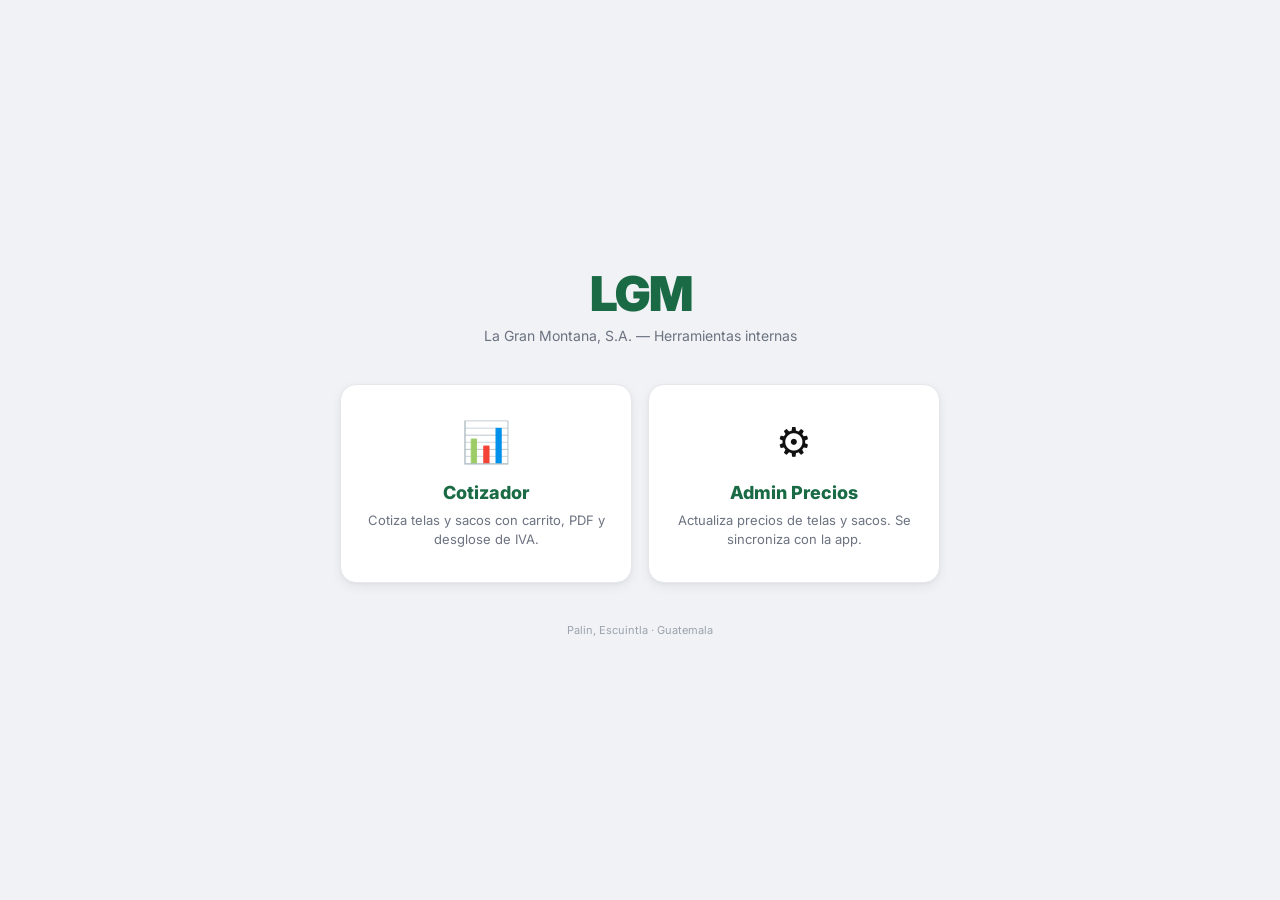
==== index.html @ 71edc5bb "Cotizador web + landing page" ====
<!DOCTYPE html>
<html lang="es">
<head>
<meta charset="UTF-8">
<meta name="viewport" content="width=device-width, initial-scale=1.0">
<title>LGM - Herramientas</title>
<link href="https://fonts.googleapis.com/css2?family=Inter:wght@400;600;800;900&display=swap" rel="stylesheet">
<style>
*{box-sizing:border-box;margin:0;padding:0}
body{font-family:'Inter',system-ui,sans-serif;background:#f0f2f5;min-height:100vh;display:flex;align-items:center;justify-content:center;padding:32px}
.wrap{max-width:600px;width:100%;text-align:center}
.logo{font-size:48px;font-weight:900;color:#1a6b45;letter-spacing:-2px;margin-bottom:4px}
.sub{color:#6b7280;font-size:14px;margin-bottom:40px}
.cards{display:grid;grid-template-columns:1fr 1fr;gap:16px}
.card{background:#fff;border-radius:16px;padding:32px 24px;box-shadow:0 1px 3px rgba(0,0,0,0.04),0 4px 12px rgba(0,0,0,0.06);border:1px solid #e5e7eb;text-decoration:none;color:#111;transition:all 0.2s}
.card:hover{transform:translateY(-4px);box-shadow:0 8px 24px rgba(0,0,0,0.1);border-color:#1a6b45}
.card-icon{font-size:40px;margin-bottom:16px}
.card-title{font-size:18px;font-weight:800;color:#1a6b45;margin-bottom:8px}
.card-desc{font-size:13px;color:#6b7280;line-height:1.5}
.footer{margin-top:40px;font-size:11px;color:#9ca3af}
</style>
</head>
<body>
<div class="wrap">
  <div class="logo">LGM</div>
  <div class="sub">La Gran Montana, S.A. &mdash; Herramientas internas</div>
  <div class="cards">
    <a href="cotizador.html" class="card">
      <div class="card-icon">&#128202;</div>
      <div class="card-title">Cotizador</div>
      <div class="card-desc">Cotiza telas y sacos con carrito, PDF y desglose de IVA.</div>
    </a>
    <a href="admin.html" class="card">
      <div class="card-icon">&#9881;</div>
      <div class="card-title">Admin Precios</div>
      <div class="card-desc">Actualiza precios de telas y sacos. Se sincroniza con la app.</div>
    </a>
  </div>
  <div class="footer">Palin, Escuintla &middot; Guatemala</div>
</div>
</body>
</html>
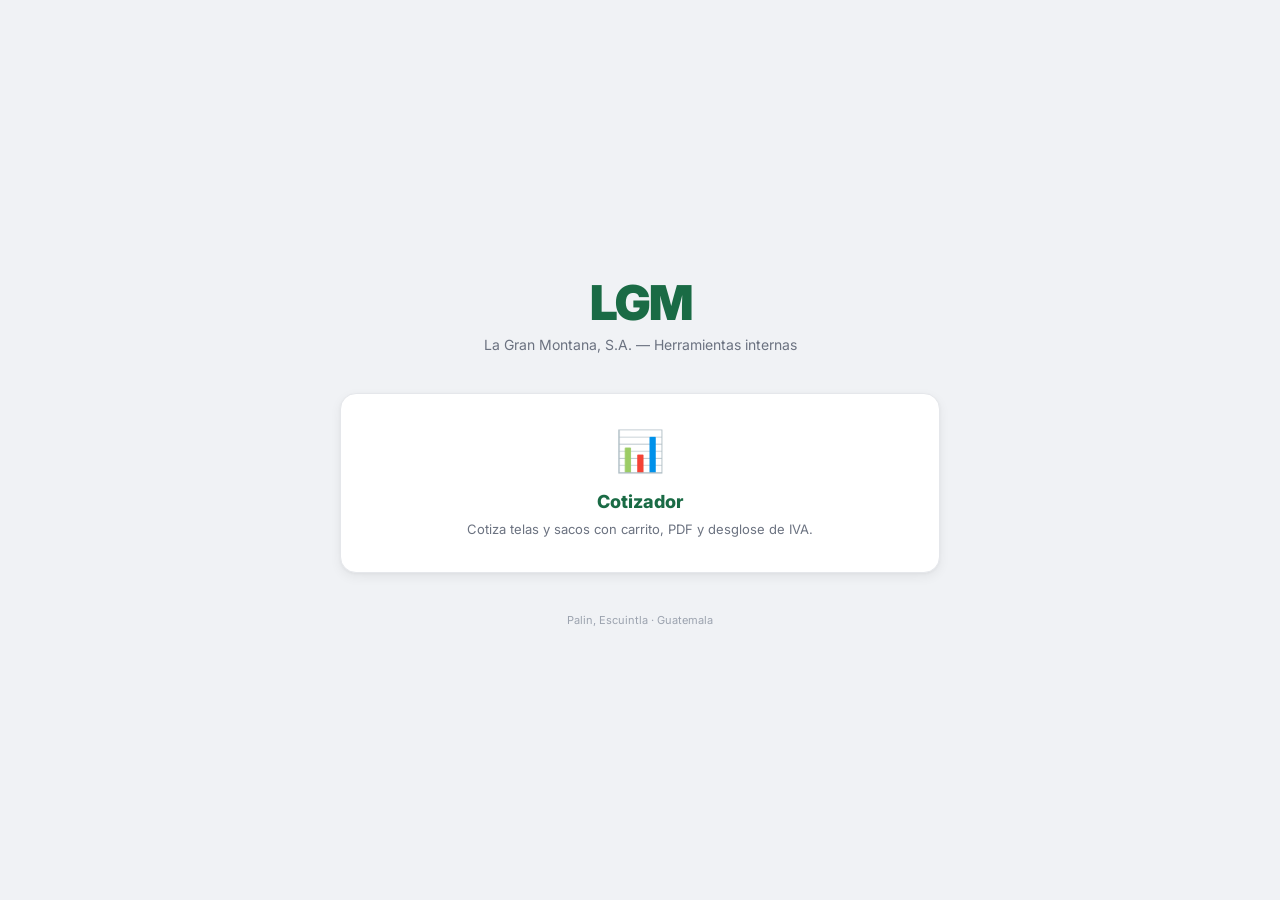
==== commit 6c08b9ce: "Precios desde PFS, sin edicion en cotizador, iconos SVG" ====
--- a/index.html
+++ b/index.html
@@ -11,7 +11,7 @@
 .wrap{max-width:600px;width:100%;text-align:center}
 .logo{font-size:48px;font-weight:900;color:#1a6b45;letter-spacing:-2px;margin-bottom:4px}
 .sub{color:#6b7280;font-size:14px;margin-bottom:40px}
-.cards{display:grid;grid-template-columns:1fr 1fr;gap:16px}
+.cards{display:grid;grid-template-columns:1fr;gap:16px}
 .card{background:#fff;border-radius:16px;padding:32px 24px;box-shadow:0 1px 3px rgba(0,0,0,0.04),0 4px 12px rgba(0,0,0,0.06);border:1px solid #e5e7eb;text-decoration:none;color:#111;transition:all 0.2s}
 .card:hover{transform:translateY(-4px);box-shadow:0 8px 24px rgba(0,0,0,0.1);border-color:#1a6b45}
 .card-icon{font-size:40px;margin-bottom:16px}
@@ -30,11 +30,6 @@
       <div class="card-title">Cotizador</div>
       <div class="card-desc">Cotiza telas y sacos con carrito, PDF y desglose de IVA.</div>
     </a>
-    <a href="admin.html" class="card">
-      <div class="card-icon">&#9881;</div>
-      <div class="card-title">Admin Precios</div>
-      <div class="card-desc">Actualiza precios de telas y sacos. Se sincroniza con la app.</div>
-    </a>
   </div>
   <div class="footer">Palin, Escuintla &middot; Guatemala</div>
 </div>
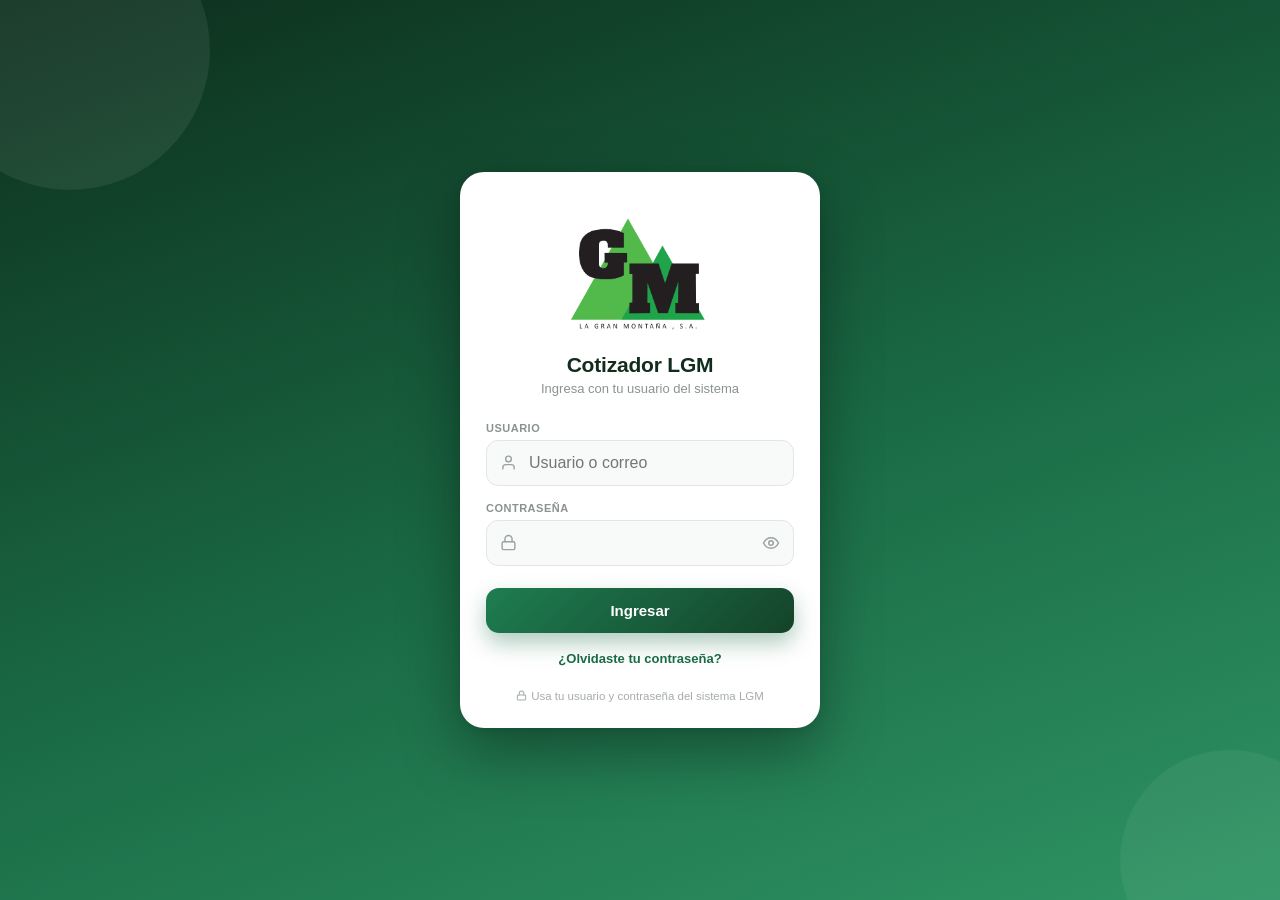
==== commit 01affeaf: "Sesion persistente y sin menu de inicio" ====
--- a/index.html
+++ b/index.html
@@ -3,35 +3,13 @@
 <head>
 <meta charset="UTF-8">
 <meta name="viewport" content="width=device-width, initial-scale=1.0">
-<title>LGM - Herramientas</title>
-<link href="https://fonts.googleapis.com/css2?family=Inter:wght@400;600;800;900&display=swap" rel="stylesheet">
-<style>
-*{box-sizing:border-box;margin:0;padding:0}
-body{font-family:'Inter',system-ui,sans-serif;background:#f0f2f5;min-height:100vh;display:flex;align-items:center;justify-content:center;padding:32px}
-.wrap{max-width:600px;width:100%;text-align:center}
-.logo{font-size:48px;font-weight:900;color:#1a6b45;letter-spacing:-2px;margin-bottom:4px}
-.sub{color:#6b7280;font-size:14px;margin-bottom:40px}
-.cards{display:grid;grid-template-columns:1fr;gap:16px}
-.card{background:#fff;border-radius:16px;padding:32px 24px;box-shadow:0 1px 3px rgba(0,0,0,0.04),0 4px 12px rgba(0,0,0,0.06);border:1px solid #e5e7eb;text-decoration:none;color:#111;transition:all 0.2s}
-.card:hover{transform:translateY(-4px);box-shadow:0 8px 24px rgba(0,0,0,0.1);border-color:#1a6b45}
-.card-icon{font-size:40px;margin-bottom:16px}
-.card-title{font-size:18px;font-weight:800;color:#1a6b45;margin-bottom:8px}
-.card-desc{font-size:13px;color:#6b7280;line-height:1.5}
-.footer{margin-top:40px;font-size:11px;color:#9ca3af}
-</style>
+<title>Cotizador LGM</title>
+<!-- El menú de inicio ya no se usa: la raíz abre el cotizador directamente. -->
+<meta http-equiv="refresh" content="0; url=cotizador.html">
+<script>location.replace('cotizador.html' + location.search + location.hash);</script>
+<style>body{margin:0;background:#1a6b45;color:#fff;font-family:system-ui,sans-serif;display:flex;align-items:center;justify-content:center;min-height:100vh}a{color:#fff}</style>
 </head>
 <body>
-<div class="wrap">
-  <div class="logo">LGM</div>
-  <div class="sub">La Gran Montana, S.A. &mdash; Herramientas internas</div>
-  <div class="cards">
-    <a href="cotizador.html" class="card">
-      <div class="card-icon">&#128202;</div>
-      <div class="card-title">Cotizador</div>
-      <div class="card-desc">Cotiza telas y sacos con carrito, PDF y desglose de IVA.</div>
-    </a>
-  </div>
-  <div class="footer">Palin, Escuintla &middot; Guatemala</div>
-</div>
+<p>Abriendo el cotizador… <a href="cotizador.html">Continuar</a></p>
 </body>
 </html>
